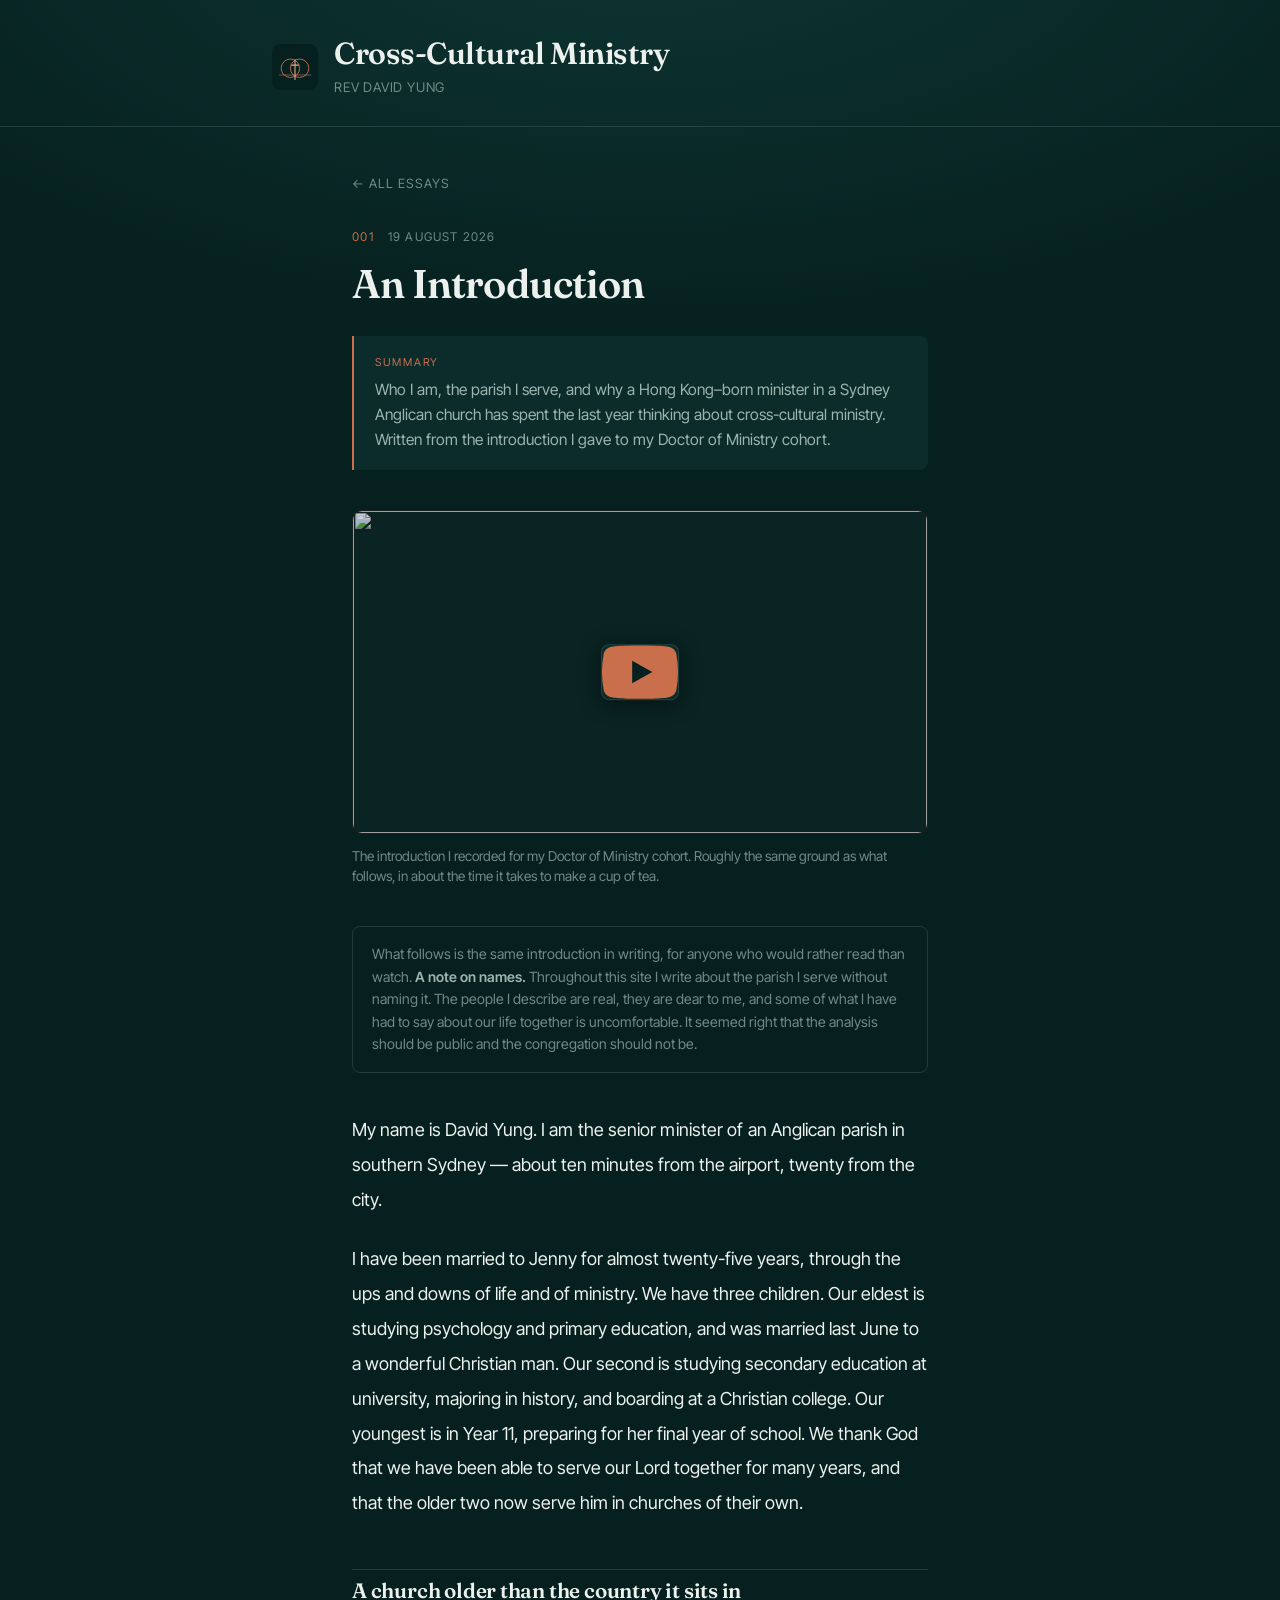
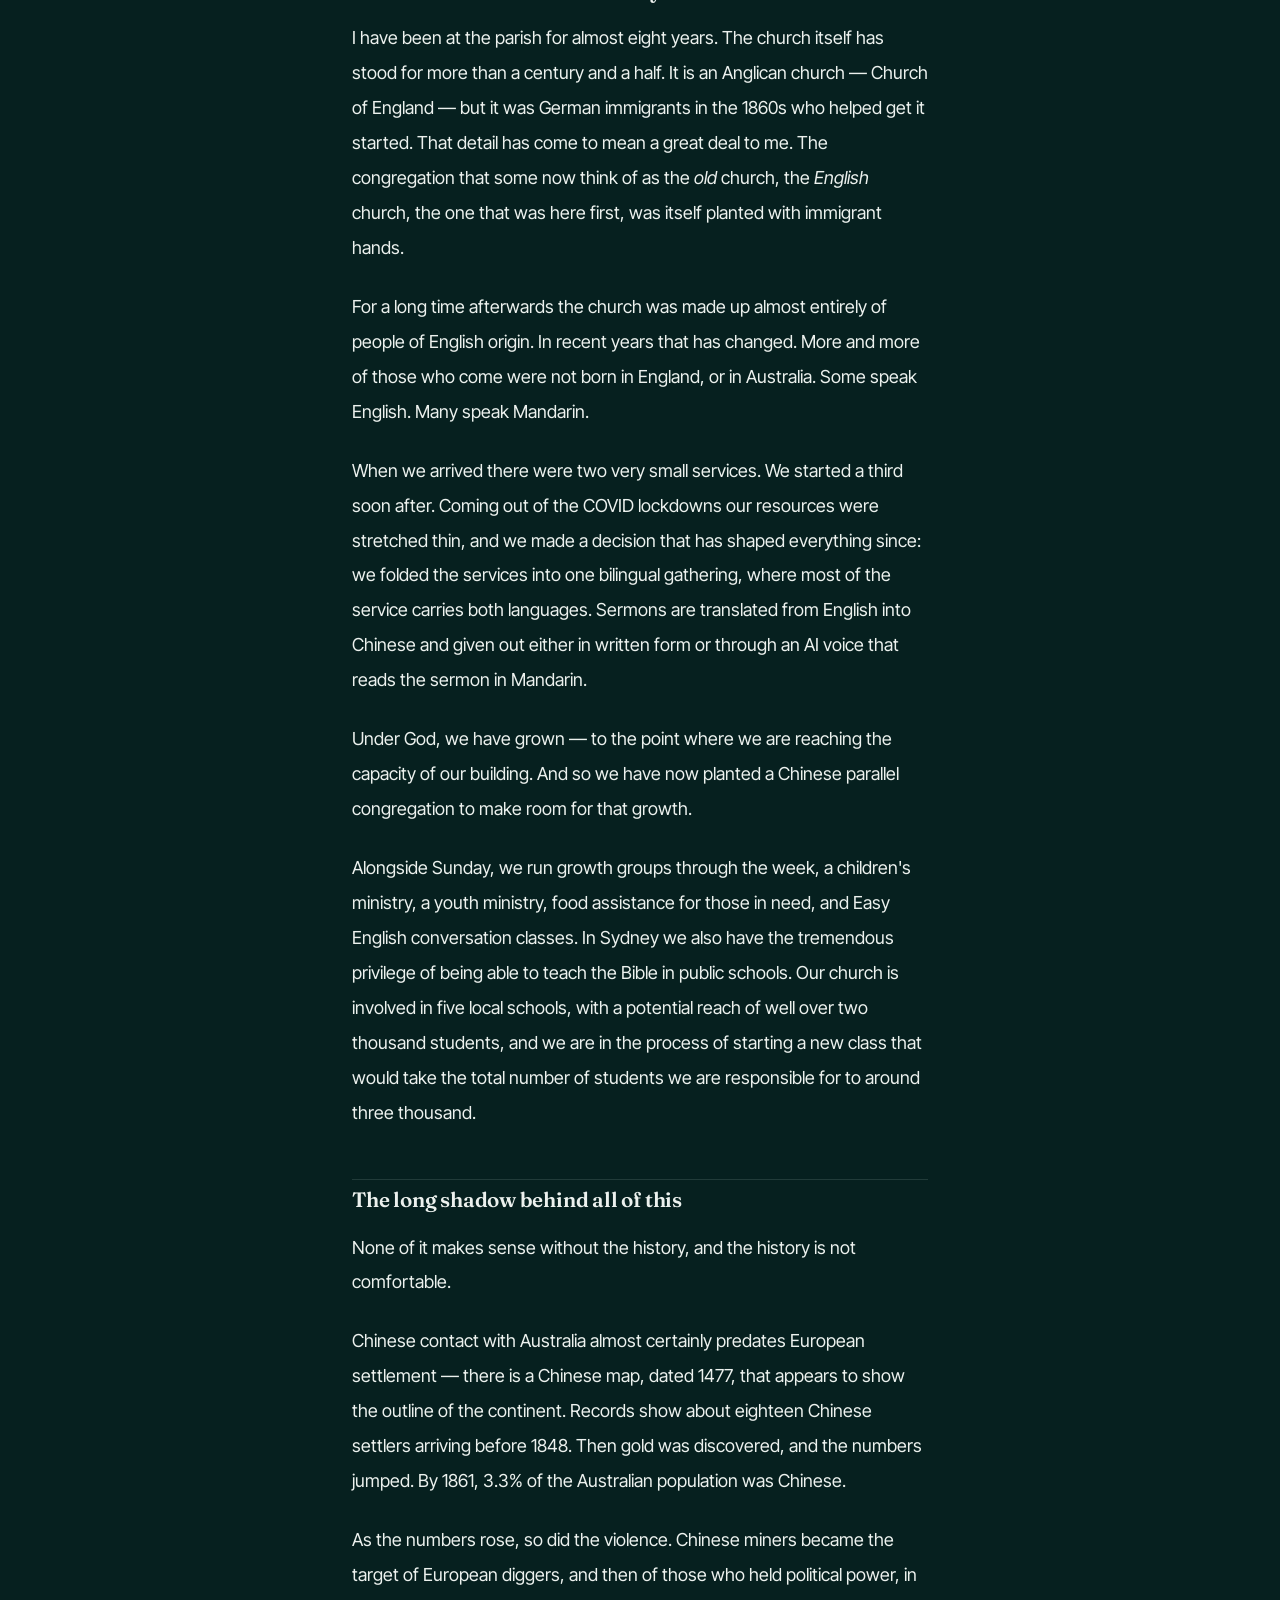
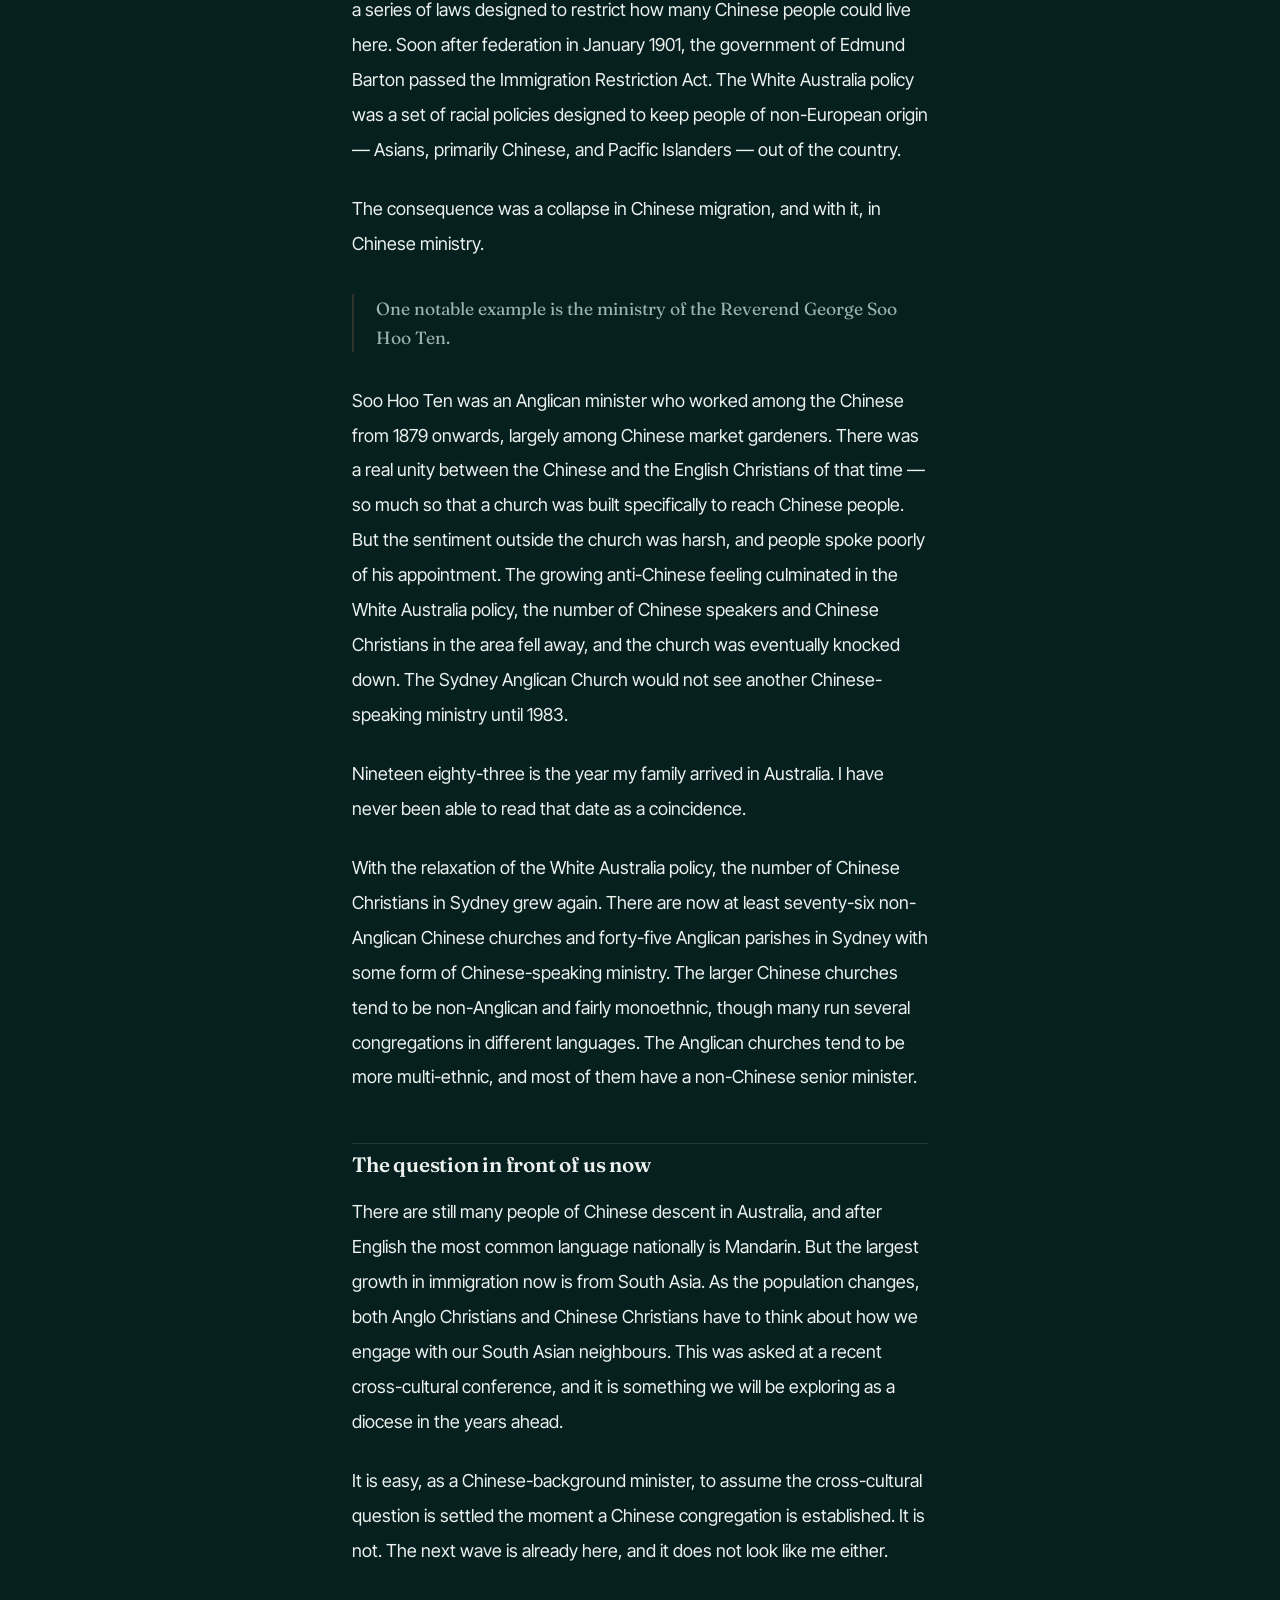
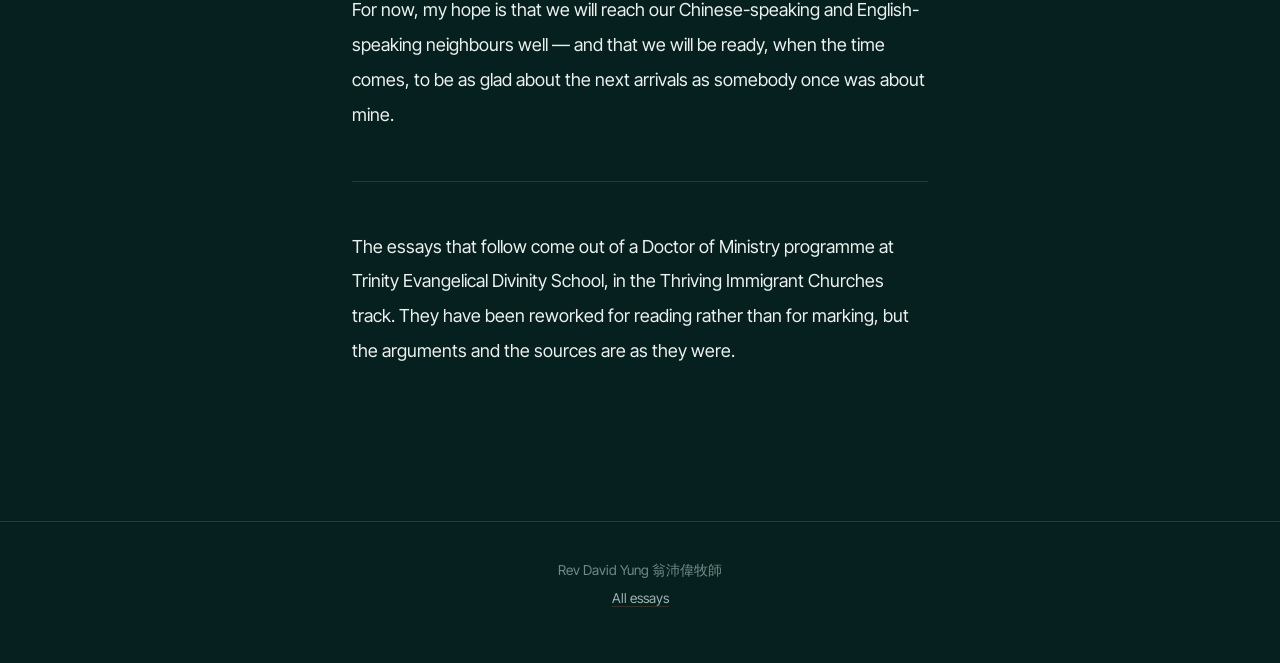
==== 001-an-introduction.html @ cae96b10 "Initial commit" ====
<!DOCTYPE html>
<html lang="en">
<head>
<meta charset="utf-8">
<meta name="viewport" content="width=device-width, initial-scale=1, viewport-fit=cover">
<title>An Introduction — Cross-Cultural Ministry</title>
<meta name="description" content="Who I am, the parish I serve, and why a Hong Kong–born minister in a Sydney Anglican church has spent the last year thinking about cross-cultural ministry.">
<meta name="theme-color" content="#06201F">
<meta property="og:title" content="An Introduction">
<meta property="og:description" content="Who I am, the parish I serve, and why a Hong Kong–born minister in a Sydney Anglican church has spent the last year thinking about cross-cultural ministry.">
<meta property="og:type" content="article">
<meta property="og:url" content="https://yungs.au/001-an-introduction.html">
<meta property="og:image" content="https://yungs.au/icons/icon-512.png">
<meta property="article:published_time" content="2026-08-19">
<link rel="canonical" href="https://yungs.au/001-an-introduction.html">
<link rel="icon" href="favicon.ico" sizes="any">
<link rel="icon" type="image/png" href="icons/icon-192.png">
<link rel="apple-touch-icon" href="icons/icon-180.png">
<link rel="manifest" href="manifest.webmanifest">
<meta name="apple-mobile-web-app-capable" content="yes">
<meta name="apple-mobile-web-app-status-bar-style" content="black-translucent">
<link rel="preconnect" href="https://fonts.googleapis.com">
<link rel="preconnect" href="https://fonts.gstatic.com" crossorigin>
<link href="https://fonts.googleapis.com/css2?family=Fraunces:opsz,wght@9..144,400;9..144,600&family=Inter+Tight:wght@400;500;600&display=swap" rel="stylesheet">
<link rel="stylesheet" href="style.css">
</head>
<body>

<header class="masthead">
  <div class="masthead-inner">
    <svg class="mark" viewBox="0 0 1024 1024" role="img" aria-label="Two overlapping circles with a cross standing in the overlap">
      <rect width="1024" height="1024" rx="190" fill="#06201F"/>
      <line x1="152" y1="690" x2="872" y2="690" stroke="#92705E" stroke-width="16"/>
      <circle cx="410" cy="540" r="205" fill="none" stroke="#C96F4C" stroke-width="20"/>
      <circle cx="614" cy="540" r="205" fill="none" stroke="#C96F4C" stroke-width="20"/>
      <path d="M512 352V792M438 470H586" stroke="#E8B08C" stroke-width="23" stroke-linecap="round"/>
    </svg>
    <div>
      <h1><a href="index.html" style="color:inherit;text-decoration:none">Cross-Cultural Ministry</a></h1>
      <p class="byline">Rev David Yung</p>
    </div>
  </div>
</header>

<main class="wrap narrow">

  <a class="backlink" href="index.html">&larr; All essays</a>

  <div class="essay-head">
    <div class="post-meta">
      <span class="num">001</span>
      <span>19 August 2026</span>
    </div>
    <h1>An Introduction</h1>
    <div class="summary">
      <span class="label">Summary</span>
      Who I am, the parish I serve, and why a Hong Kong–born minister in a Sydney Anglican church has spent the last year thinking about cross-cultural ministry. Written from the introduction I gave to my Doctor of Ministry cohort.
    </div>
  </div>

  <article class="essay">
  <figure class="ytwrap">
    <div class="yt" data-id="D-qSe4Qr5z0">
      <button type="button" class="yt-cover" aria-label="Play the video">
        <img src="https://i.ytimg.com/vi/D-qSe4Qr5z0/hqdefault.jpg" alt="" loading="lazy" decoding="async">
        <span class="yt-play" aria-hidden="true">
          <svg viewBox="0 0 68 48"><path d="M66.5 7.7a8.6 8.6 0 0 0-6-6C55.2 0 34 0 34 0S12.8 0 7.5 1.7a8.6 8.6 0 0 0-6 6A90 90 0 0 0 0 24a90 90 0 0 0 1.5 16.3 8.6 8.6 0 0 0 6 6C12.8 48 34 48 34 48s21.2 0 26.5-1.7a8.6 8.6 0 0 0 6-6A90 90 0 0 0 68 24a90 90 0 0 0-1.5-16.3z" fill="#C96F4C"/><path d="M27 34l18-10-18-10z" fill="#06201F"/></svg>
        </span>
      </button>
    </div>
    <noscript>
      <p><a href="https://www.youtube.com/watch?v=D-qSe4Qr5z0">Watch the video on YouTube</a></p>
    </noscript>
    <figcaption>The introduction I recorded for my Doctor of Ministry cohort. Roughly the same ground as what follows, in about the time it takes to make a cup of tea.</figcaption>
  </figure>
  <script>
  (function () {
    var box = document.currentScript.previousElementSibling.querySelector(".yt");
    box.querySelector(".yt-cover").addEventListener("click", function () {
      var f = document.createElement("iframe");
      f.src = "https://www.youtube-nocookie.com/embed/" + box.dataset.id +
              "?autoplay=1&rel=0&modestbranding=1";
      f.title = "Video";
      f.allow = "accelerometer; autoplay; encrypted-media; gyroscope; picture-in-picture";
      f.allowFullscreen = true;
      f.setAttribute("frameborder", "0");
      box.replaceChildren(f);
    });
  })();
  </script>

  <div class="note">What follows is the same introduction in writing, for anyone who would rather read than watch. <strong>A note on names.</strong> Throughout this site I write about the parish I serve without naming it. The people I describe are real, they are dear to me, and some of what I have had to say about our life together is uncomfortable. It seemed right that the analysis should be public and the congregation should not be.</div>

  <p>My name is David Yung. I am the senior minister of an Anglican parish in southern Sydney — about ten minutes from the airport, twenty from the city.</p>

  <p>I have been married to Jenny for almost twenty-five years, through the ups and downs of life and of ministry. We have three children. Our eldest is studying psychology and primary education, and was married last June to a wonderful Christian man. Our second is studying secondary education at university, majoring in history, and boarding at a Christian college. Our youngest is in Year 11, preparing for her final year of school. We thank God that we have been able to serve our Lord together for many years, and that the older two now serve him in churches of their own.</p>

  <h2>A church older than the country it sits in</h2>

  <p>I have been at the parish for almost eight years. The church itself has stood for more than a century and a half. It is an Anglican church — Church of England — but it was German immigrants in the 1860s who helped get it started. That detail has come to mean a great deal to me. The congregation that some now think of as the <em>old</em> church, the <em>English</em> church, the one that was here first, was itself planted with immigrant hands.</p>

  <p>For a long time afterwards the church was made up almost entirely of people of English origin. In recent years that has changed. More and more of those who come were not born in England, or in Australia. Some speak English. Many speak Mandarin.</p>

  <p>When we arrived there were two very small services. We started a third soon after. Coming out of the COVID lockdowns our resources were stretched thin, and we made a decision that has shaped everything since: we folded the services into one bilingual gathering, where most of the service carries both languages. Sermons are translated from English into Chinese and given out either in written form or through an AI voice that reads the sermon in Mandarin.</p>

  <p>Under God, we have grown — to the point where we are reaching the capacity of our building. And so we have now planted a Chinese parallel congregation to make room for that growth.</p>

  <p>Alongside Sunday, we run growth groups through the week, a children&#x27;s ministry, a youth ministry, food assistance for those in need, and Easy English conversation classes. In Sydney we also have the tremendous privilege of being able to teach the Bible in public schools. Our church is involved in five local schools, with a potential reach of well over two thousand students, and we are in the process of starting a new class that would take the total number of students we are responsible for to around three thousand.</p>

  <h2>The long shadow behind all of this</h2>

  <p>None of it makes sense without the history, and the history is not comfortable.</p>

  <p>Chinese contact with Australia almost certainly predates European settlement — there is a Chinese map, dated 1477, that appears to show the outline of the continent. Records show about eighteen Chinese settlers arriving before 1848. Then gold was discovered, and the numbers jumped. By 1861, 3.3% of the Australian population was Chinese.</p>

  <p>As the numbers rose, so did the violence. Chinese miners became the target of European diggers, and then of those who held political power, in a series of laws designed to restrict how many Chinese people could live here. Soon after federation in January 1901, the government of Edmund Barton passed the Immigration Restriction Act. The White Australia policy was a set of racial policies designed to keep people of non-European origin — Asians, primarily Chinese, and Pacific Islanders — out of the country.</p>

  <p>The consequence was a collapse in Chinese migration, and with it, in Chinese ministry.</p>

  <blockquote>
    <p>One notable example is the ministry of the Reverend George Soo Hoo Ten.</p>
  </blockquote>

  <p>Soo Hoo Ten was an Anglican minister who worked among the Chinese from 1879 onwards, largely among Chinese market gardeners. There was a real unity between the Chinese and the English Christians of that time — so much so that a church was built specifically to reach Chinese people. But the sentiment outside the church was harsh, and people spoke poorly of his appointment. The growing anti-Chinese feeling culminated in the White Australia policy, the number of Chinese speakers and Chinese Christians in the area fell away, and the church was eventually knocked down. The Sydney Anglican Church would not see another Chinese-speaking ministry until 1983.</p>

  <p>Nineteen eighty-three is the year my family arrived in Australia. I have never been able to read that date as a coincidence.</p>

  <p>With the relaxation of the White Australia policy, the number of Chinese Christians in Sydney grew again. There are now at least seventy-six non-Anglican Chinese churches and forty-five Anglican parishes in Sydney with some form of Chinese-speaking ministry. The larger Chinese churches tend to be non-Anglican and fairly monoethnic, though many run several congregations in different languages. The Anglican churches tend to be more multi-ethnic, and most of them have a non-Chinese senior minister.</p>

  <h2>The question in front of us now</h2>

  <p>There are still many people of Chinese descent in Australia, and after English the most common language nationally is Mandarin. But the largest growth in immigration now is from South Asia. As the population changes, both Anglo Christians and Chinese Christians have to think about how we engage with our South Asian neighbours. This was asked at a recent cross-cultural conference, and it is something we will be exploring as a diocese in the years ahead.</p>

  <p>It is easy, as a Chinese-background minister, to assume the cross-cultural question is settled the moment a Chinese congregation is established. It is not. The next wave is already here, and it does not look like me either.</p>

  <p>For now, my hope is that we will reach our Chinese-speaking and English-speaking neighbours well — and that we will be ready, when the time comes, to be as glad about the next arrivals as somebody once was about mine.</p>

  <hr>

  <p>The essays that follow come out of a Doctor of Ministry programme at Trinity Evangelical Divinity School, in the Thriving Immigrant Churches track. They have been reworked for reading rather than for marking, but the arguments and the sources are as they were.</p>
  </article>

</main>

<footer class="footer">
  <div class="footer-inner">
    <p>Rev David Yung 翁沛偉牧師</p>
    <p><a href="index.html">All essays</a></p>
  </div>
</footer>

</body>
</html>
---- style.css ----
/* ---------------------------------------------------------------
   Cross-Cultural Ministry — yungs.au
   Rev David Yung 翁沛偉牧師
   Shared stylesheet. Every page links to this one file, so a change
   here changes the whole site.
   --------------------------------------------------------------- */

:root {
  /* Ground — deep teal ink */
  --ink:         #06201F;
  --ink-raised:  #0B2C2B;
  --ink-edge:    #14403D;

  /* Accent — terracotta */
  --clay:        #C96F4C;
  --clay-soft:   #E0906C;
  --clay-dim:    rgba(201, 111, 76, 0.22);

  /* Type */
  --text:        #ECF1EE;
  --text-muted:  #9DB4AF;
  --text-faint:  #6F8B87;

  --rule:        rgba(157, 180, 175, 0.18);

  --display: "Fraunces", Georgia, "Songti SC", "Noto Serif SC", serif;
  --body:    "Inter Tight", -apple-system, BlinkMacSystemFont, "Segoe UI",
             "PingFang SC", "Noto Sans SC", "Microsoft YaHei", sans-serif;

  --measure: 36rem;   /* essay measure — narrow, for long reading */
  --pad:     1.5rem;
}

*, *::before, *::after { box-sizing: border-box; }

html { -webkit-text-size-adjust: 100%; }

body {
  margin: 0;
  background: var(--ink);
  background-image:
    radial-gradient(120% 80% at 50% -10%, #0E3634 0%, rgba(6,32,31,0) 60%);
  background-attachment: fixed;
  color: var(--text);
  font-family: var(--body);
  font-size: 18px;
  line-height: 1.7;
  -webkit-font-smoothing: antialiased;
  text-rendering: optimizeLegibility;
}

a { color: var(--clay-soft); text-decoration-color: var(--clay-dim); text-underline-offset: 3px; }
a:hover { color: var(--clay); }

/* ---------------------------------------------------------- masthead */

.masthead {
  border-bottom: 1px solid var(--rule);
  padding: 2.25rem var(--pad) 1.75rem;
}
.masthead-inner {
  max-width: 46rem;
  margin: 0 auto;
  display: flex;
  align-items: center;
  gap: 1rem;
}
.mark { width: 46px; height: 46px; flex: 0 0 auto; display: block; }
.masthead h1 {
  font-family: var(--display);
  font-weight: 600;
  font-size: clamp(1.35rem, 1.05rem + 1.3vw, 1.9rem);
  line-height: 1.15;
  letter-spacing: -0.015em;
  margin: 0;
}
.masthead .byline {
  margin: 0.3rem 0 0;
  font-size: 0.83rem;
  letter-spacing: 0.06em;
  text-transform: uppercase;
  color: var(--text-faint);
}
.masthead .byline.cjk { text-transform: none; letter-spacing: 0.08em; }

.langswitch {
  margin-left: auto;
  font-size: 0.8rem;
  letter-spacing: 0.05em;
  color: var(--text-faint);
  text-decoration: none;
  border: 1px solid var(--rule);
  border-radius: 999px;
  padding: 0.3rem 0.8rem;
  white-space: nowrap;
  align-self: flex-start;
}
.langswitch:hover { color: var(--clay-soft); border-color: var(--clay-dim); }

/* ------------------------------------------------------------- shell */

.wrap { max-width: 46rem; margin: 0 auto; padding: 2.5rem var(--pad) 4rem; }
.wrap.narrow { max-width: calc(var(--measure) + 2 * var(--pad)); }

.standfirst {
  font-family: var(--display);
  font-size: 1.08rem;
  line-height: 1.6;
  color: var(--text-muted);
  margin: 0 0 2.5rem;
  max-width: 32rem;
}

/* -------------------------------------------------------- post list */

.posts { list-style: none; margin: 0; padding: 0; }

.posts li { border-top: 1px solid var(--rule); }
.posts li:last-child { border-bottom: 1px solid var(--rule); }

.posts a {
  display: block;
  padding: 1.5rem 0;
  text-decoration: none;
  color: inherit;
}
.posts a:hover .post-title { color: var(--clay-soft); }

.post-meta {
  font-size: 0.75rem;
  letter-spacing: 0.1em;
  text-transform: uppercase;
  color: var(--text-faint);
  display: flex;
  gap: 0.7rem;
  align-items: baseline;
  flex-wrap: wrap;
}
.post-meta .num { color: var(--clay); font-variant-numeric: tabular-nums; }
.post-meta.cjk { text-transform: none; letter-spacing: 0.06em; }

.post-title {
  font-family: var(--display);
  font-weight: 600;
  font-size: 1.28rem;
  line-height: 1.3;
  letter-spacing: -0.01em;
  margin: 0.45rem 0 0.4rem;
  transition: color 0.15s ease;
}
.post-blurb { margin: 0; color: var(--text-muted); font-size: 0.95rem; line-height: 1.55; }

.empty {
  border: 1px dashed var(--rule);
  border-radius: 10px;
  padding: 2rem;
  color: var(--text-faint);
  text-align: center;
}

/* ------------------------------------------------------------ essay */

.essay-head { margin: 0 0 2.5rem; }
.essay-head .post-meta { margin-bottom: 0.8rem; }
.essay-head h1 {
  font-family: var(--display);
  font-weight: 600;
  font-size: clamp(1.75rem, 1.3rem + 2vw, 2.5rem);
  line-height: 1.18;
  letter-spacing: -0.02em;
  margin: 0;
}

.summary {
  border-left: 2px solid var(--clay);
  background: var(--ink-raised);
  border-radius: 0 8px 8px 0;
  padding: 1.1rem 1.3rem;
  margin: 1.8rem 0 0;
  color: var(--text-muted);
  font-size: 0.97rem;
  line-height: 1.6;
}
.summary .label {
  display: block;
  font-size: 0.68rem;
  letter-spacing: 0.16em;
  text-transform: uppercase;
  color: var(--clay);
  margin-bottom: 0.45rem;
}
.summary .label.cjk { text-transform: none; letter-spacing: 0.12em; }

.essay {
  font-size: 1.12rem;
  line-height: 1.95;             /* looser than the study sheets */
  max-width: var(--measure);
}
.essay p { margin: 0 0 1.5rem; }
.essay > p:first-of-type::first-line { letter-spacing: 0.005em; }

.essay h2 {
  font-family: var(--display);
  font-weight: 600;
  font-size: 1.3rem;
  line-height: 1.3;
  letter-spacing: -0.01em;
  margin: 3rem 0 1.1rem;
  padding-top: 0.4rem;
  border-top: 1px solid var(--rule);
  color: var(--text);
}
.essay h3 {
  font-family: var(--body);
  font-weight: 600;
  font-size: 0.8rem;
  letter-spacing: 0.13em;
  text-transform: uppercase;
  color: var(--clay);
  margin: 2.2rem 0 0.8rem;
}
.essay h3.cjk { text-transform: none; letter-spacing: 0.1em; font-size: 0.95rem; }

.essay blockquote {
  margin: 2rem 0;
  padding: 0 0 0 1.4rem;
  border-left: 2px solid var(--clay-dim);
  font-family: var(--display);
  font-size: 1.1rem;
  line-height: 1.65;
  color: var(--text-muted);
}
.essay blockquote p:last-child { margin-bottom: 0; }

.essay ul, .essay ol { margin: 0 0 1.5rem; padding-left: 1.3rem; }
.essay li { margin-bottom: 0.6rem; }
.essay li::marker { color: var(--clay); }

.essay strong { color: #FFF; font-weight: 600; }
.essay em { font-style: italic; }

.essay hr { border: 0; border-top: 1px solid var(--rule); margin: 3rem 0; }

.essay table {
  width: 100%;
  border-collapse: collapse;
  margin: 0 0 1.8rem;
  font-size: 0.95rem;
}
.essay th, .essay td {
  border: 1px solid var(--rule);
  padding: 0.6rem 0.75rem;
  text-align: left;
  vertical-align: top;
}
.essay th { background: var(--ink-raised); font-weight: 600; }

/* ----------------------------------------------------------- footer */

.footer {
  border-top: 1px solid var(--rule);
  margin-top: 4rem;
  padding: 2rem var(--pad) 3rem;
  color: var(--text-faint);
  font-size: 0.85rem;
  text-align: center;
}
.footer-inner { max-width: 46rem; margin: 0 auto; }
.footer p { margin: 0.3rem 0; }
.footer a { color: var(--text-muted); }

.backlink {
  display: inline-block;
  margin-bottom: 2rem;
  font-size: 0.8rem;
  letter-spacing: 0.08em;
  text-transform: uppercase;
  text-decoration: none;
  color: var(--text-faint);
}
.backlink:hover { color: var(--clay-soft); }
.backlink.cjk { text-transform: none; letter-spacing: 0.06em; }

/* Chinese text wants a little more room between lines */
html[lang^="zh"] body { line-height: 1.8; }
html[lang^="zh"] .essay { line-height: 2.0; font-size: 1.05rem; }

@media (max-width: 480px) {
  body { font-size: 16px; }
  .masthead { padding-top: 1.75rem; }
  .mark { width: 38px; height: 38px; }
}

@media print {
  body { background: #fff; color: #000; }
  .masthead, .footer, .backlink, .langswitch { display: none; }
  .essay { max-width: none; }
}

/* ----------------------------------------------------------- figures */

.essay figure {
  margin: 2.5rem 0;
  padding: 0;
}
.essay figure img,
.essay figure svg {
  display: block;
  width: 100%;
  height: auto;
  border: 1px solid var(--rule);
  border-radius: 8px;
  background: var(--ink-raised);
}
.essay figcaption {
  margin-top: 0.7rem;
  font-size: 0.85rem;
  line-height: 1.5;
  color: var(--text-faint);
}
.essay figcaption .fig-label {
  color: var(--clay);
  letter-spacing: 0.08em;
  text-transform: uppercase;
  font-size: 0.72rem;
  margin-right: 0.5rem;
}

/* Figures may run wider than the reading measure */
.essay figure.wide {
  width: min(46rem, calc(100vw - 2 * var(--pad)));
  margin-left: calc((var(--measure) - min(46rem, 100vw - 2 * var(--pad))) / 2);
}
@media (max-width: 46rem) {
  .essay figure.wide { width: 100%; margin-left: 0; }
}

/* ----------------------------------------------------------- sources */

.essay h2.sources-head { font-size: 1.05rem; }

.essay .sources {
  list-style: none;
  padding: 0;
  margin: 0 0 1.5rem;
  font-size: 0.92rem;
  line-height: 1.6;
  color: var(--text-muted);
}
.essay .sources li {
  padding-left: 1.4rem;
  text-indent: -1.4rem;   /* hanging indent, as a reference list wants */
  margin-bottom: 0.8rem;
}
.essay .sources li::marker { content: ""; }

/* ------------------------------------------------------------- video */

.videoslot {
  margin: 0 0 2.5rem;
  border: 1px solid var(--rule);
  border-radius: 10px;
  overflow: hidden;
  background: var(--ink-raised);
}
.videoslot video { display: block; width: 100%; height: auto; background: #000; }
.videoslot .placeholder {
  padding: 3rem 1.5rem;
  text-align: center;
  color: var(--text-faint);
  font-size: 0.9rem;
  line-height: 1.6;
}
.videoslot .placeholder svg { width: 54px; height: 54px; margin-bottom: 1rem; opacity: 0.75; }
.videoslot .placeholder code {
  color: var(--clay-soft);
  font-size: 0.85em;
  background: rgba(201, 111, 76, 0.10);
  padding: 0.15em 0.4em;
  border-radius: 4px;
}

/* ------------------------------------------------------- editor note */

.note {
  border: 1px solid var(--rule);
  border-radius: 8px;
  padding: 1rem 1.2rem;
  margin: 0 0 2.5rem;
  font-size: 0.88rem;
  line-height: 1.6;
  color: var(--text-faint);
}
.note strong { color: var(--text-muted); }

/* --------------------------------------------------- embedded video */

.essay figure.ytwrap { margin: 0 0 2.5rem; }

.yt {
  position: relative;
  aspect-ratio: 16 / 9;
  border: 1px solid var(--rule);
  border-radius: 10px;
  overflow: hidden;
  background: #000;
}
.essay .yt iframe,
.yt iframe { position: absolute; inset: 0; width: 100%; height: 100%; border: 0; }

.yt-cover {
  display: block;
  width: 100%;
  height: 100%;
  padding: 0;
  border: 0;
  background: none;
  cursor: pointer;
  position: relative;
}
.essay .yt-cover img,
.yt-cover img {
  width: 100%;
  height: 100%;
  /* the 4:3 thumbnail is cropped to 16:9, which removes YouTube's bars */
  object-fit: cover;
  display: block;
  border: 0;
  border-radius: 0;
  opacity: 0.82;
  transition: opacity 0.2s ease, transform 0.4s ease;
}
.essay .yt-cover:hover img,
.essay .yt-cover:focus-visible img,
.yt-cover:hover img,
.yt-cover:focus-visible img { opacity: 1; transform: scale(1.015); }

.yt-play {
  position: absolute;
  top: 50%; left: 50%;
  transform: translate(-50%, -50%);
  width: 78px;
  pointer-events: none;
}
.yt-play svg { width: 100%; height: auto; display: block; filter: drop-shadow(0 3px 10px rgba(0,0,0,.5)); }
.yt-cover:hover .yt-play svg { filter: drop-shadow(0 3px 14px rgba(0,0,0,.7)); }
.yt-cover:focus-visible { outline: 2px solid var(--clay-soft); outline-offset: 3px; }
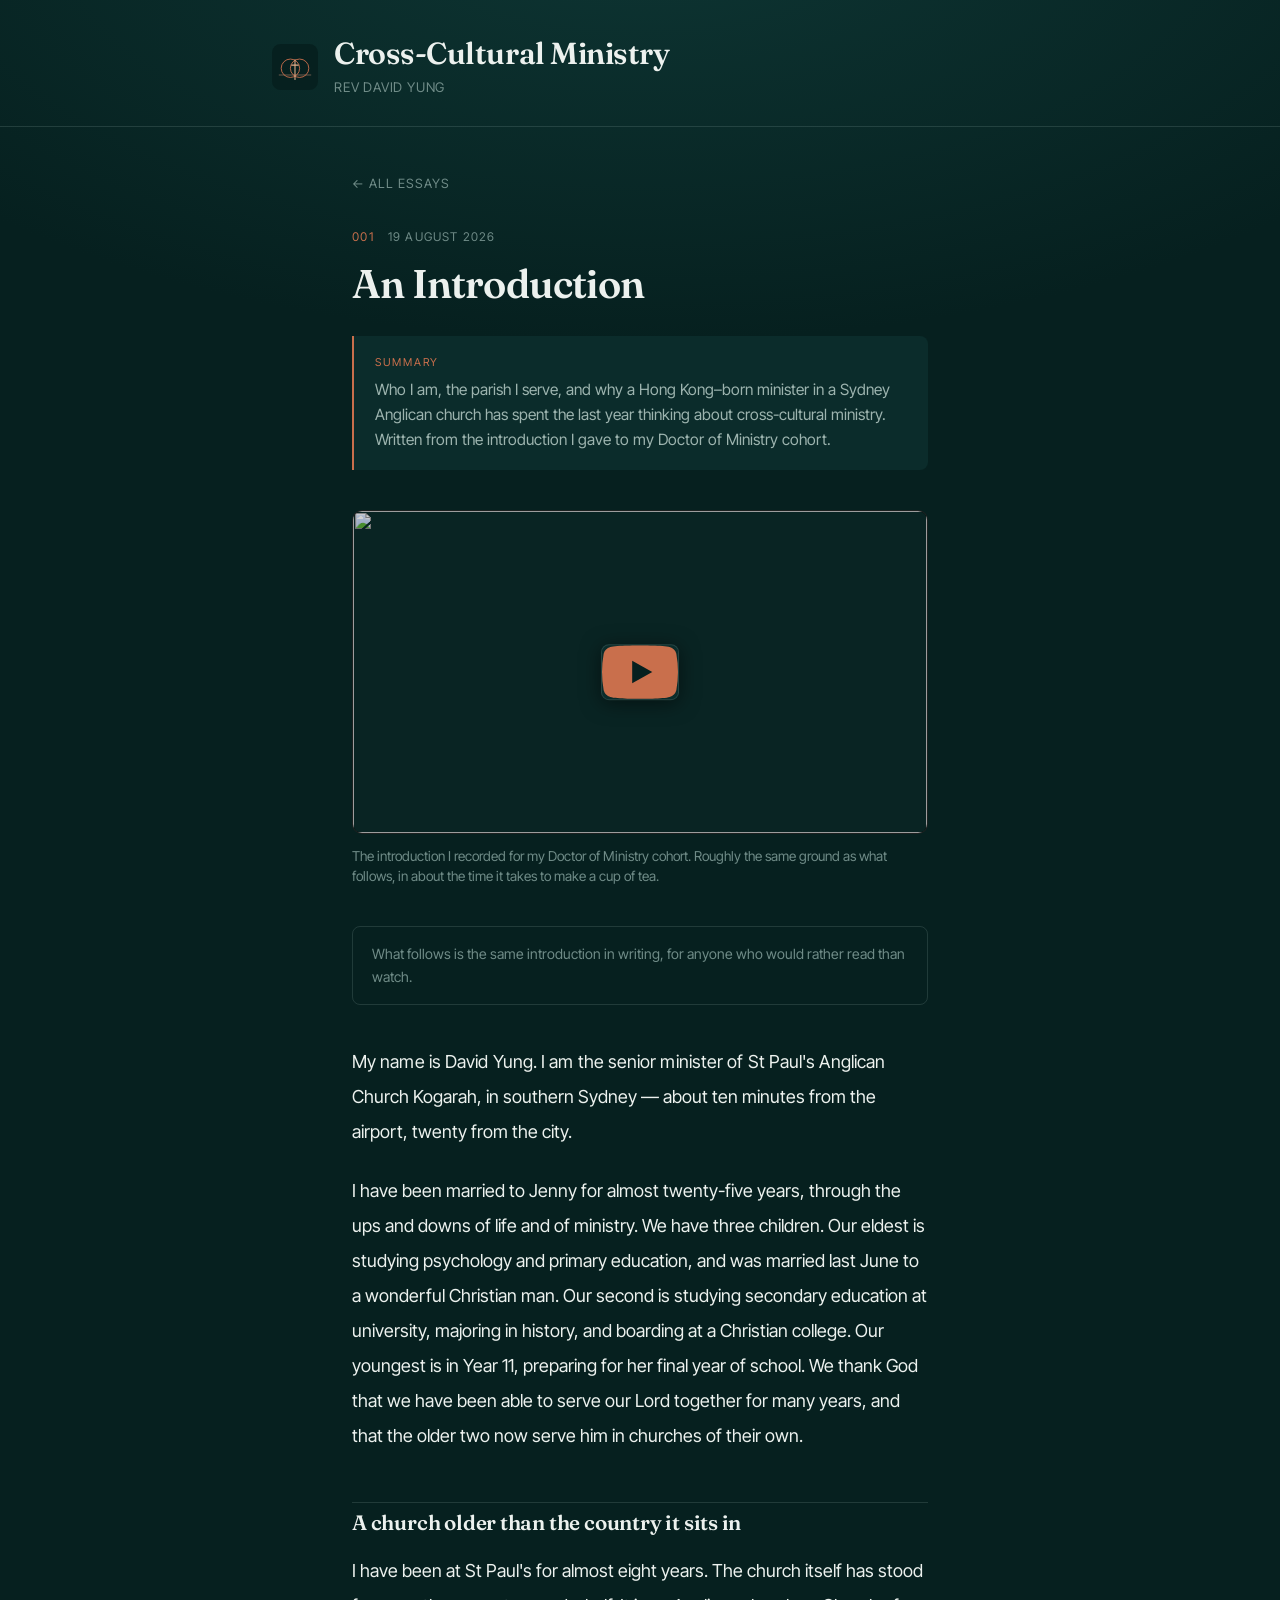
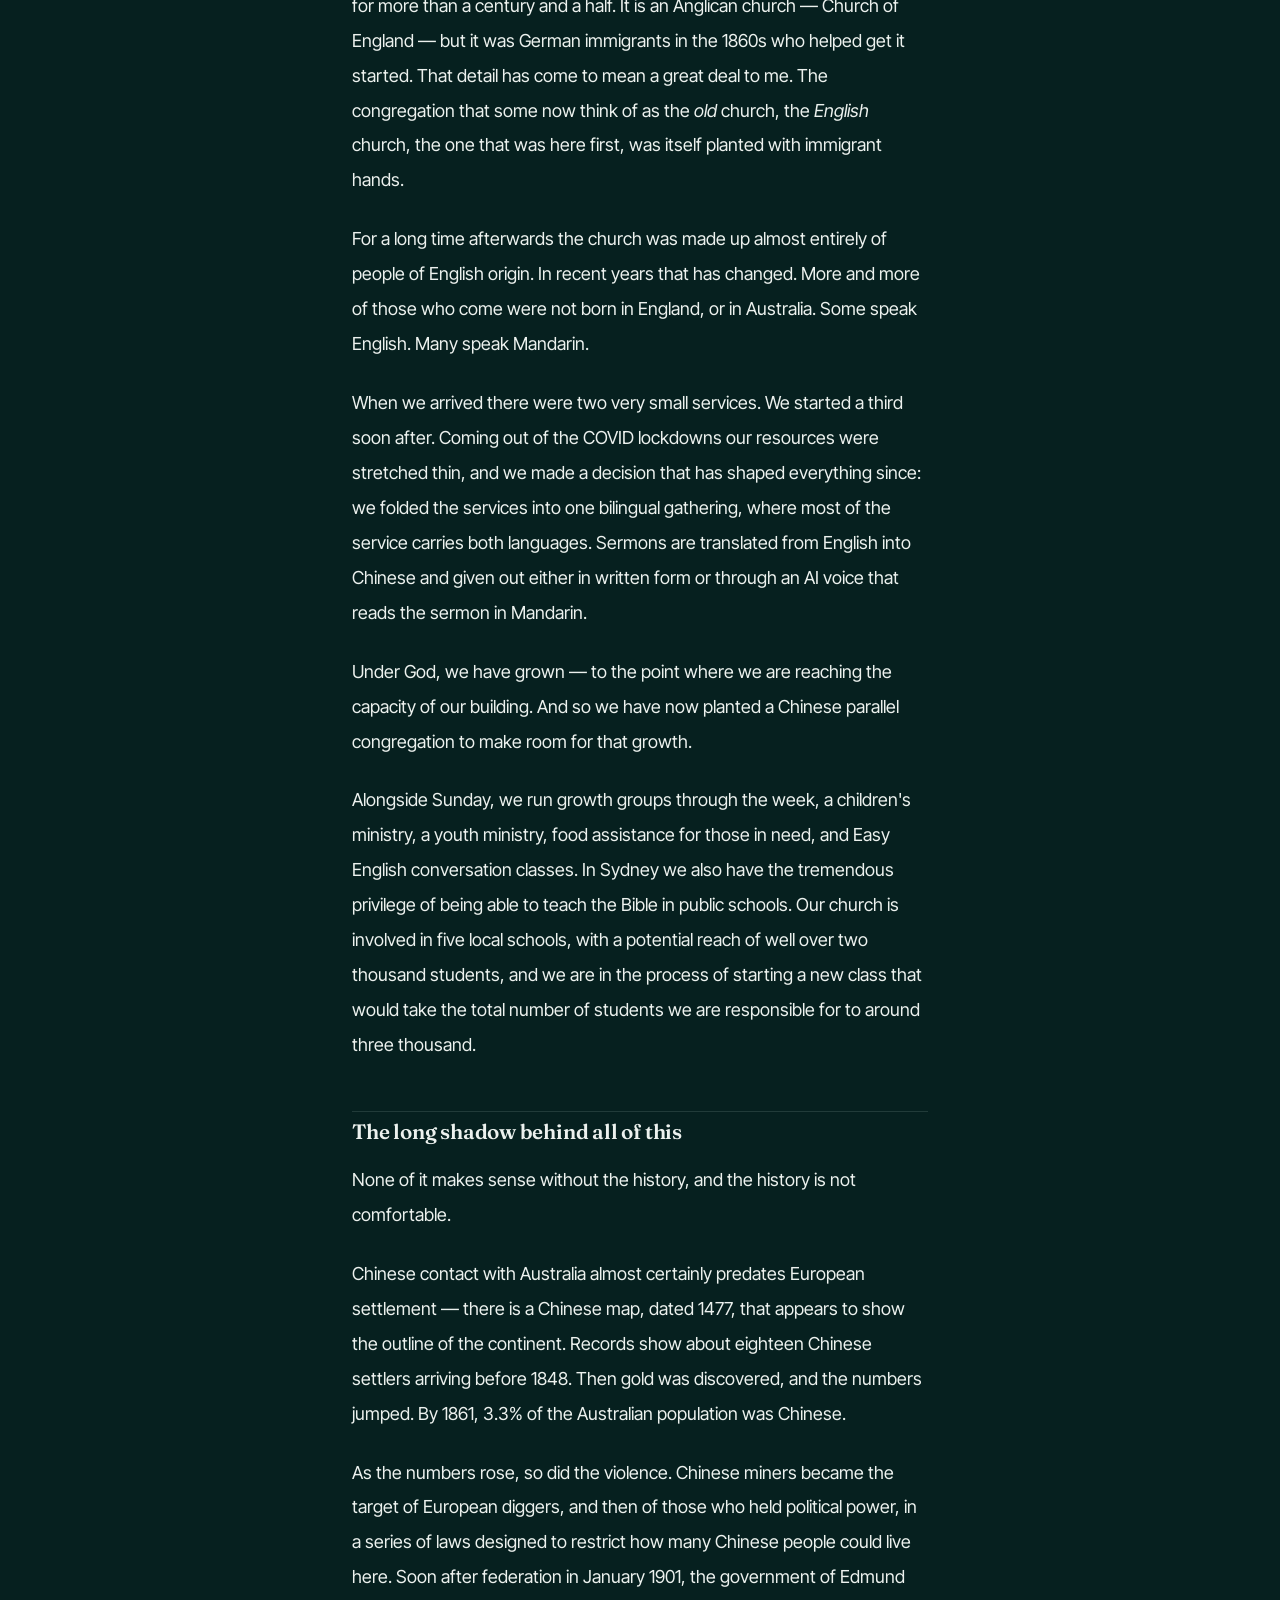
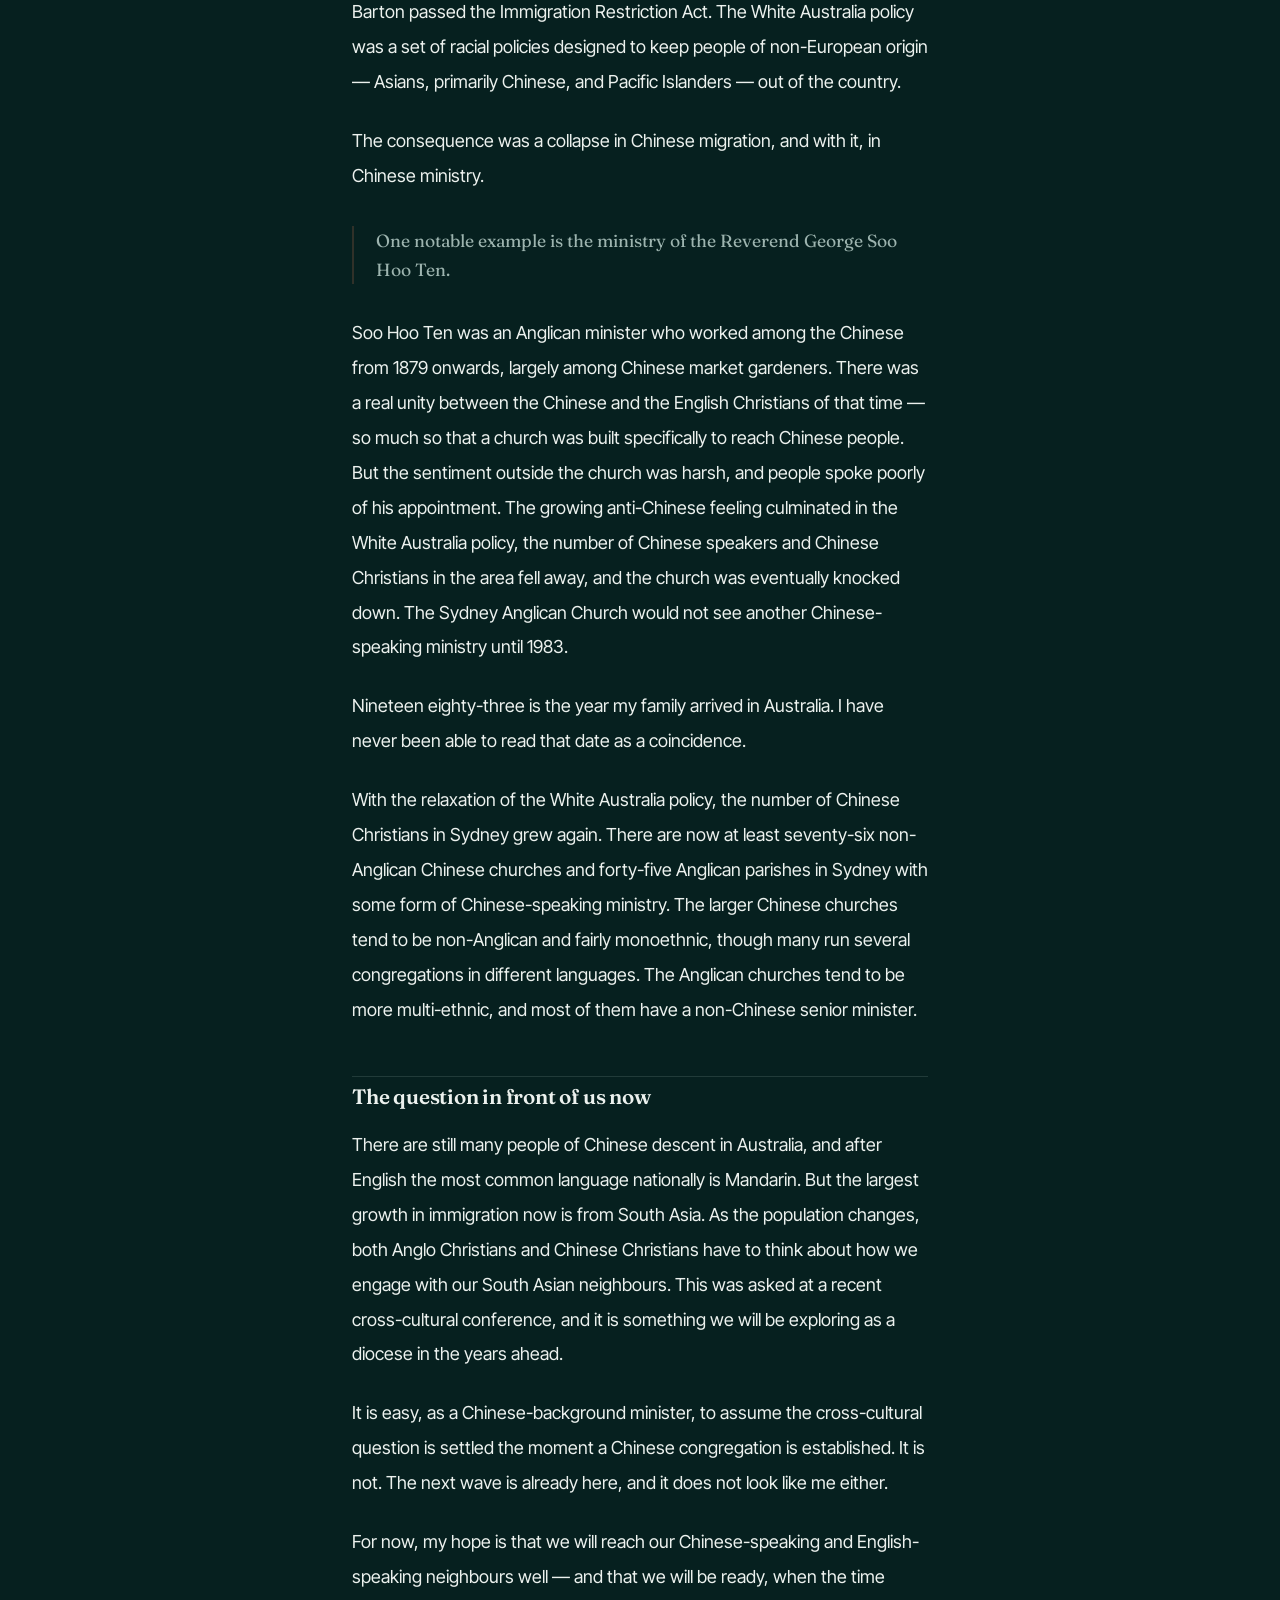
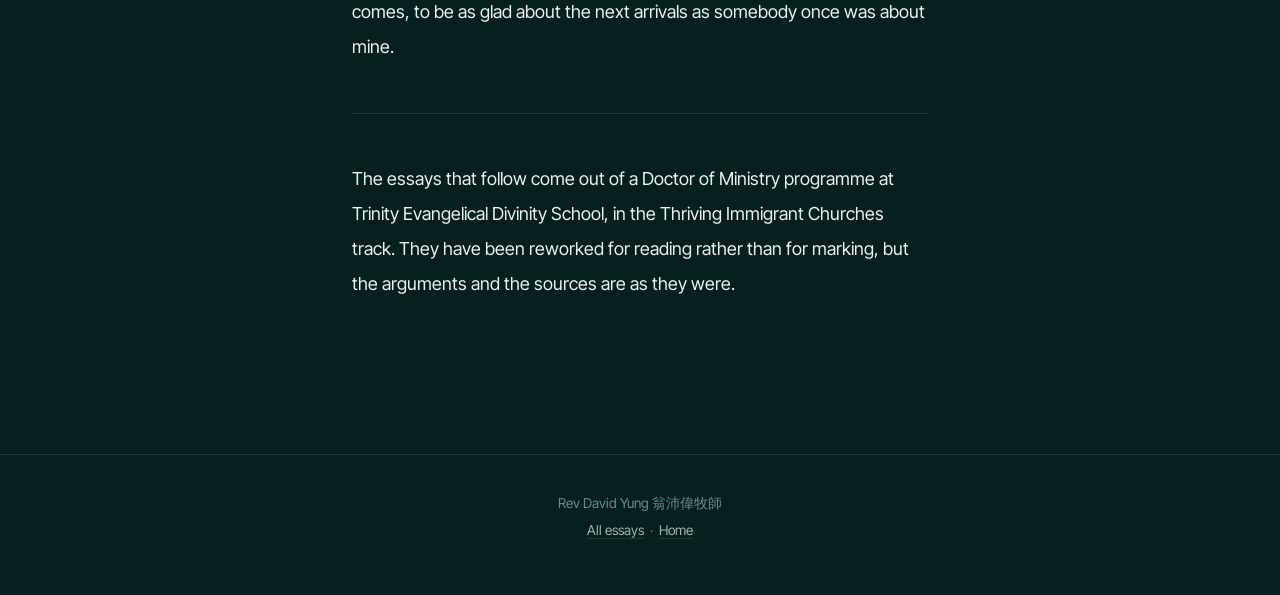
==== commit 243e7390: "Update to yungs.au setting" ====
--- a/001-an-introduction.html
+++ b/001-an-introduction.html
@@ -44,7 +44,7 @@
 
 <main class="wrap narrow">
 
-  <a class="backlink" href="index.html">&larr; All essays</a>
+  <a class="backlink" href="essays.html">&larr; All essays</a>
 
   <div class="essay-head">
     <div class="post-meta">
@@ -89,15 +89,15 @@
   })();
   </script>
 
-  <div class="note">What follows is the same introduction in writing, for anyone who would rather read than watch. <strong>A note on names.</strong> Throughout this site I write about the parish I serve without naming it. The people I describe are real, they are dear to me, and some of what I have had to say about our life together is uncomfortable. It seemed right that the analysis should be public and the congregation should not be.</div>
+  <div class="note">What follows is the same introduction in writing, for anyone who would rather read than watch.</div>
 
-  <p>My name is David Yung. I am the senior minister of an Anglican parish in southern Sydney — about ten minutes from the airport, twenty from the city.</p>
+  <p>My name is David Yung. I am the senior minister of St Paul&#x27;s Anglican Church Kogarah, in southern Sydney — about ten minutes from the airport, twenty from the city.</p>
 
   <p>I have been married to Jenny for almost twenty-five years, through the ups and downs of life and of ministry. We have three children. Our eldest is studying psychology and primary education, and was married last June to a wonderful Christian man. Our second is studying secondary education at university, majoring in history, and boarding at a Christian college. Our youngest is in Year 11, preparing for her final year of school. We thank God that we have been able to serve our Lord together for many years, and that the older two now serve him in churches of their own.</p>
 
   <h2>A church older than the country it sits in</h2>
 
-  <p>I have been at the parish for almost eight years. The church itself has stood for more than a century and a half. It is an Anglican church — Church of England — but it was German immigrants in the 1860s who helped get it started. That detail has come to mean a great deal to me. The congregation that some now think of as the <em>old</em> church, the <em>English</em> church, the one that was here first, was itself planted with immigrant hands.</p>
+  <p>I have been at St Paul&#x27;s for almost eight years. The church itself has stood for more than a century and a half. It is an Anglican church — Church of England — but it was German immigrants in the 1860s who helped get it started. That detail has come to mean a great deal to me. The congregation that some now think of as the <em>old</em> church, the <em>English</em> church, the one that was here first, was itself planted with immigrant hands.</p>
 
   <p>For a long time afterwards the church was made up almost entirely of people of English origin. In recent years that has changed. More and more of those who come were not born in England, or in Australia. Some speak English. Many speak Mandarin.</p>
 
@@ -145,7 +145,7 @@
 <footer class="footer">
   <div class="footer-inner">
     <p>Rev David Yung 翁沛偉牧師</p>
-    <p><a href="index.html">All essays</a></p>
+    <p><a href="essays.html">All essays</a> &nbsp;·&nbsp; <a href="index.html">Home</a></p>
   </div>
 </footer>
 
--- a/style.css
+++ b/style.css
@@ -445,3 +445,154 @@
 .yt-play svg { width: 100%; height: auto; display: block; filter: drop-shadow(0 3px 10px rgba(0,0,0,.5)); }
 .yt-cover:hover .yt-play svg { filter: drop-shadow(0 3px 14px rgba(0,0,0,.7)); }
 .yt-cover:focus-visible { outline: 2px solid var(--clay-soft); outline-offset: 3px; }
+
+/* ============================================================== title page */
+
+.hero {
+  padding: clamp(3rem, 8vw, 6rem) var(--pad) 2rem;
+  position: relative;
+}
+.hero-inner { max-width: 46rem; margin: 0 auto; position: relative; }
+
+.hero-mark { width: 84px; height: 84px; display: block; margin-bottom: 2rem; }
+
+.hero-lang { position: absolute; top: 0.4rem; right: 0; margin-left: 0; }
+
+.hero-title {
+  font-family: var(--display);
+  font-weight: 600;
+  font-size: clamp(2.1rem, 1.4rem + 3.2vw, 3.4rem);
+  line-height: 1.08;
+  letter-spacing: -0.025em;
+  margin: 0 0 0.7rem;
+}
+.hero-byline {
+  margin: 0 0 1.8rem;
+  font-size: 0.9rem;
+  letter-spacing: 0.09em;
+  text-transform: uppercase;
+  color: var(--clay);
+}
+.hero-byline span[lang] { text-transform: none; letter-spacing: 0.1em; }
+
+.hero-standfirst {
+  font-family: var(--display);
+  font-size: clamp(1.08rem, 0.95rem + 0.5vw, 1.3rem);
+  line-height: 1.6;
+  color: var(--text-muted);
+  max-width: 32rem;
+  margin: 0 0 3.5rem;
+}
+
+/* ------------------------------------------------------------------ doors */
+
+.doors {
+  display: grid;
+  grid-template-columns: repeat(auto-fit, minmax(12.5rem, 1fr));
+  gap: 1rem;
+}
+
+.door {
+  display: flex;
+  flex-direction: column;
+  gap: 0.5rem;
+  padding: 1.6rem 1.5rem 1.5rem;
+  border: 1px solid var(--rule);
+  border-radius: 12px;
+  background: linear-gradient(180deg, rgba(11,44,43,0.55), rgba(11,44,43,0.15));
+  text-decoration: none;
+  color: inherit;
+  transition: border-color 0.18s ease, transform 0.18s ease, background 0.18s ease;
+}
+.door:hover, .door:focus-visible {
+  border-color: var(--clay-dim);
+  background: linear-gradient(180deg, rgba(20,64,61,0.7), rgba(11,44,43,0.25));
+  transform: translateY(-2px);
+}
+.door:focus-visible { outline: 2px solid var(--clay-soft); outline-offset: 3px; }
+
+.door-eyebrow {
+  font-size: 0.68rem;
+  letter-spacing: 0.16em;
+  text-transform: uppercase;
+  color: var(--clay);
+}
+.door-title {
+  font-family: var(--display);
+  font-weight: 600;
+  font-size: 1.32rem;
+  line-height: 1.2;
+  letter-spacing: -0.01em;
+}
+.door-blurb {
+  font-size: 0.92rem;
+  line-height: 1.55;
+  color: var(--text-muted);
+  flex: 1 1 auto;
+}
+.door-go {
+  margin-top: 0.5rem;
+  font-size: 0.85rem;
+  color: var(--clay-soft);
+}
+.door:hover .door-go { color: var(--clay); }
+
+/* ------------------------------------------------------------------ links */
+
+.section-title {
+  font-family: var(--display);
+  font-weight: 600;
+  font-size: 1.5rem;
+  letter-spacing: -0.015em;
+  margin: 0 0 0.6rem;
+}
+
+.links {
+  border-top: 1px solid var(--rule);
+  margin-top: 3.5rem;
+  padding: 3.5rem var(--pad) 1rem;
+  scroll-margin-top: 2rem;
+}
+.links-inner { max-width: 46rem; margin: 0 auto; }
+
+.links-intro { color: var(--text-muted); margin: 0 0 2.5rem; max-width: 30rem; }
+
+.links-group {
+  font-family: var(--body);
+  font-weight: 600;
+  font-size: 0.75rem;
+  letter-spacing: 0.16em;
+  text-transform: uppercase;
+  color: var(--clay);
+  margin: 2.5rem 0 0.5rem;
+}
+.links-group:first-of-type { margin-top: 0; }
+
+.linklist { list-style: none; margin: 0; padding: 0; }
+.linklist li { border-top: 1px solid var(--rule); padding: 1.3rem 0; }
+.linklist li:last-child { border-bottom: 1px solid var(--rule); }
+.linklist a {
+  font-family: var(--display);
+  font-size: 1.13rem;
+  font-weight: 600;
+  line-height: 1.3;
+  text-decoration: none;
+  color: var(--text);
+}
+.linklist a:hover { color: var(--clay-soft); text-decoration: underline; }
+.linklist a::after { content: " ↗"; font-size: 0.75em; color: var(--clay); }
+.linklist p {
+  margin: 0.5rem 0 0;
+  font-size: 0.94rem;
+  line-height: 1.6;
+  color: var(--text-muted);
+  max-width: 38rem;
+}
+
+/* essays page heading */
+.wrap > .section-title { margin-bottom: 0.8rem; }
+
+@media (max-width: 480px) {
+  .hero-mark { width: 66px; height: 66px; }
+  .doors { grid-template-columns: 1fr; }
+}
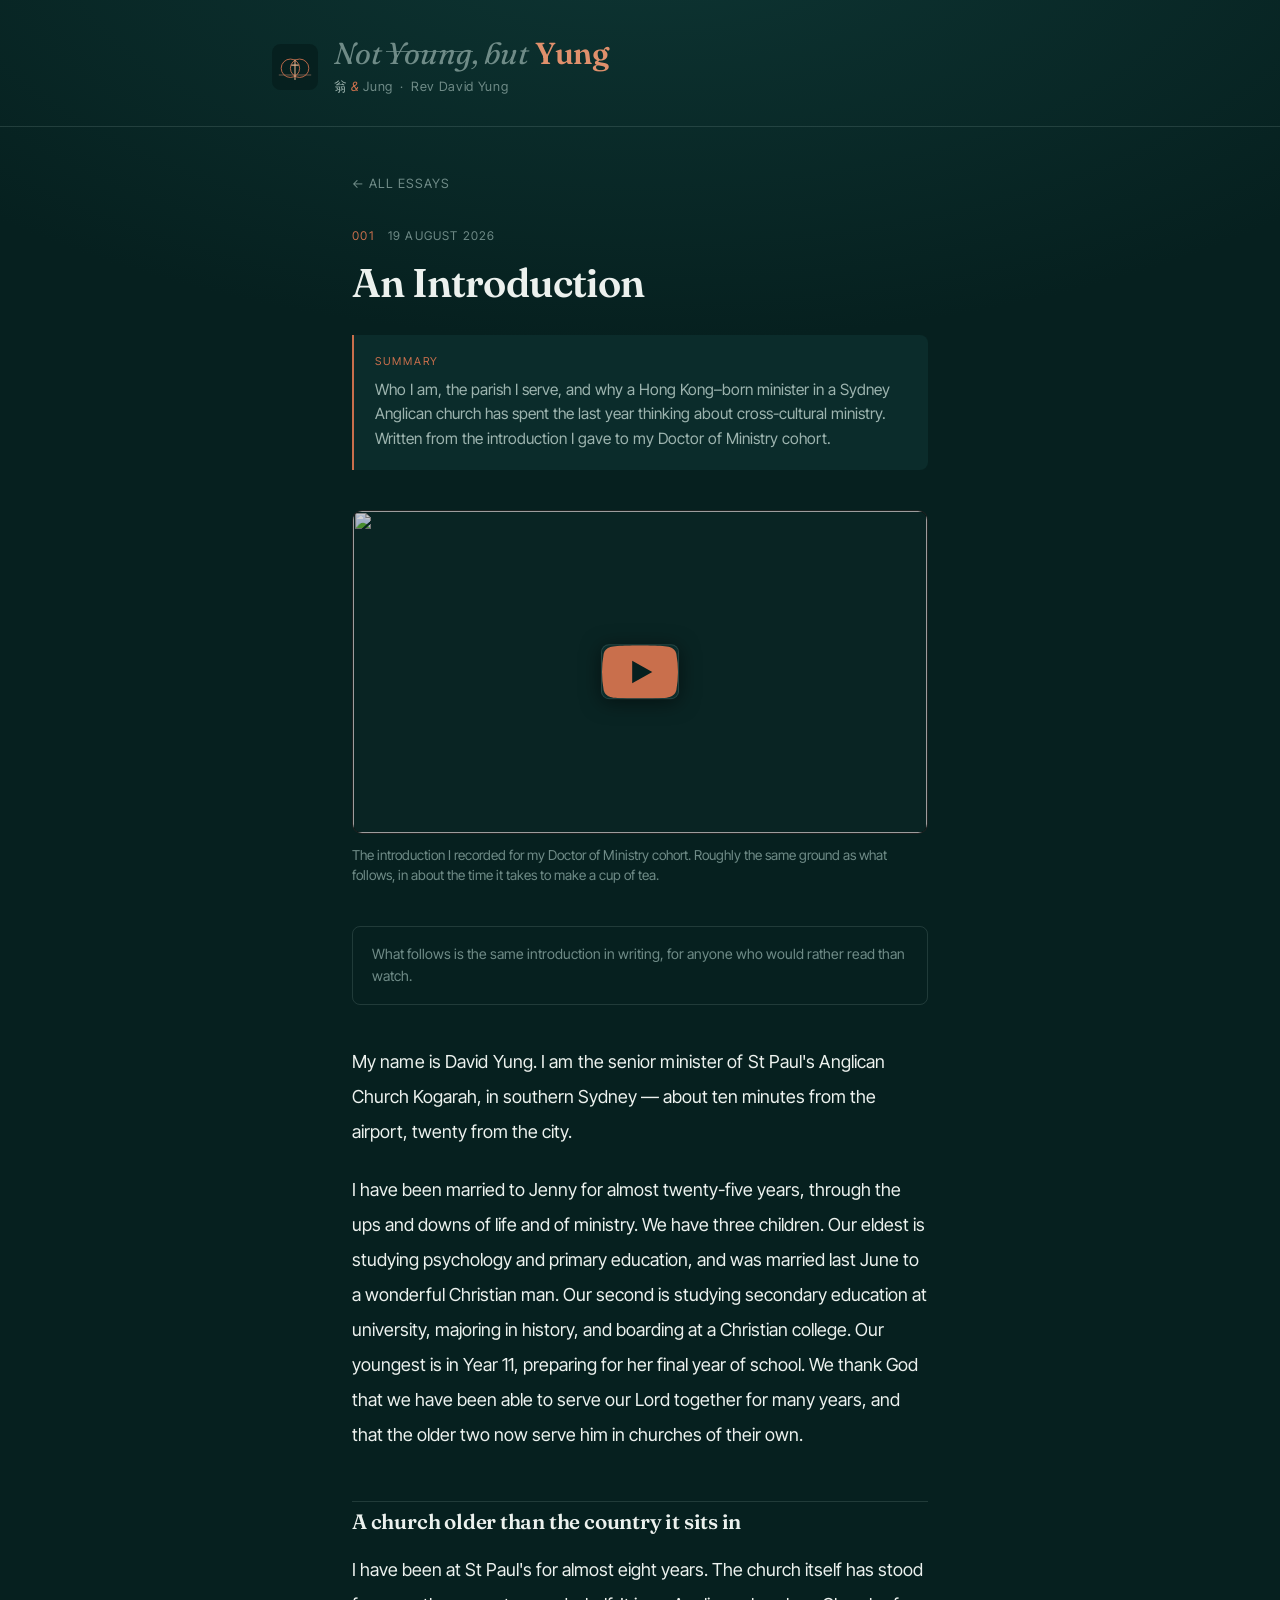
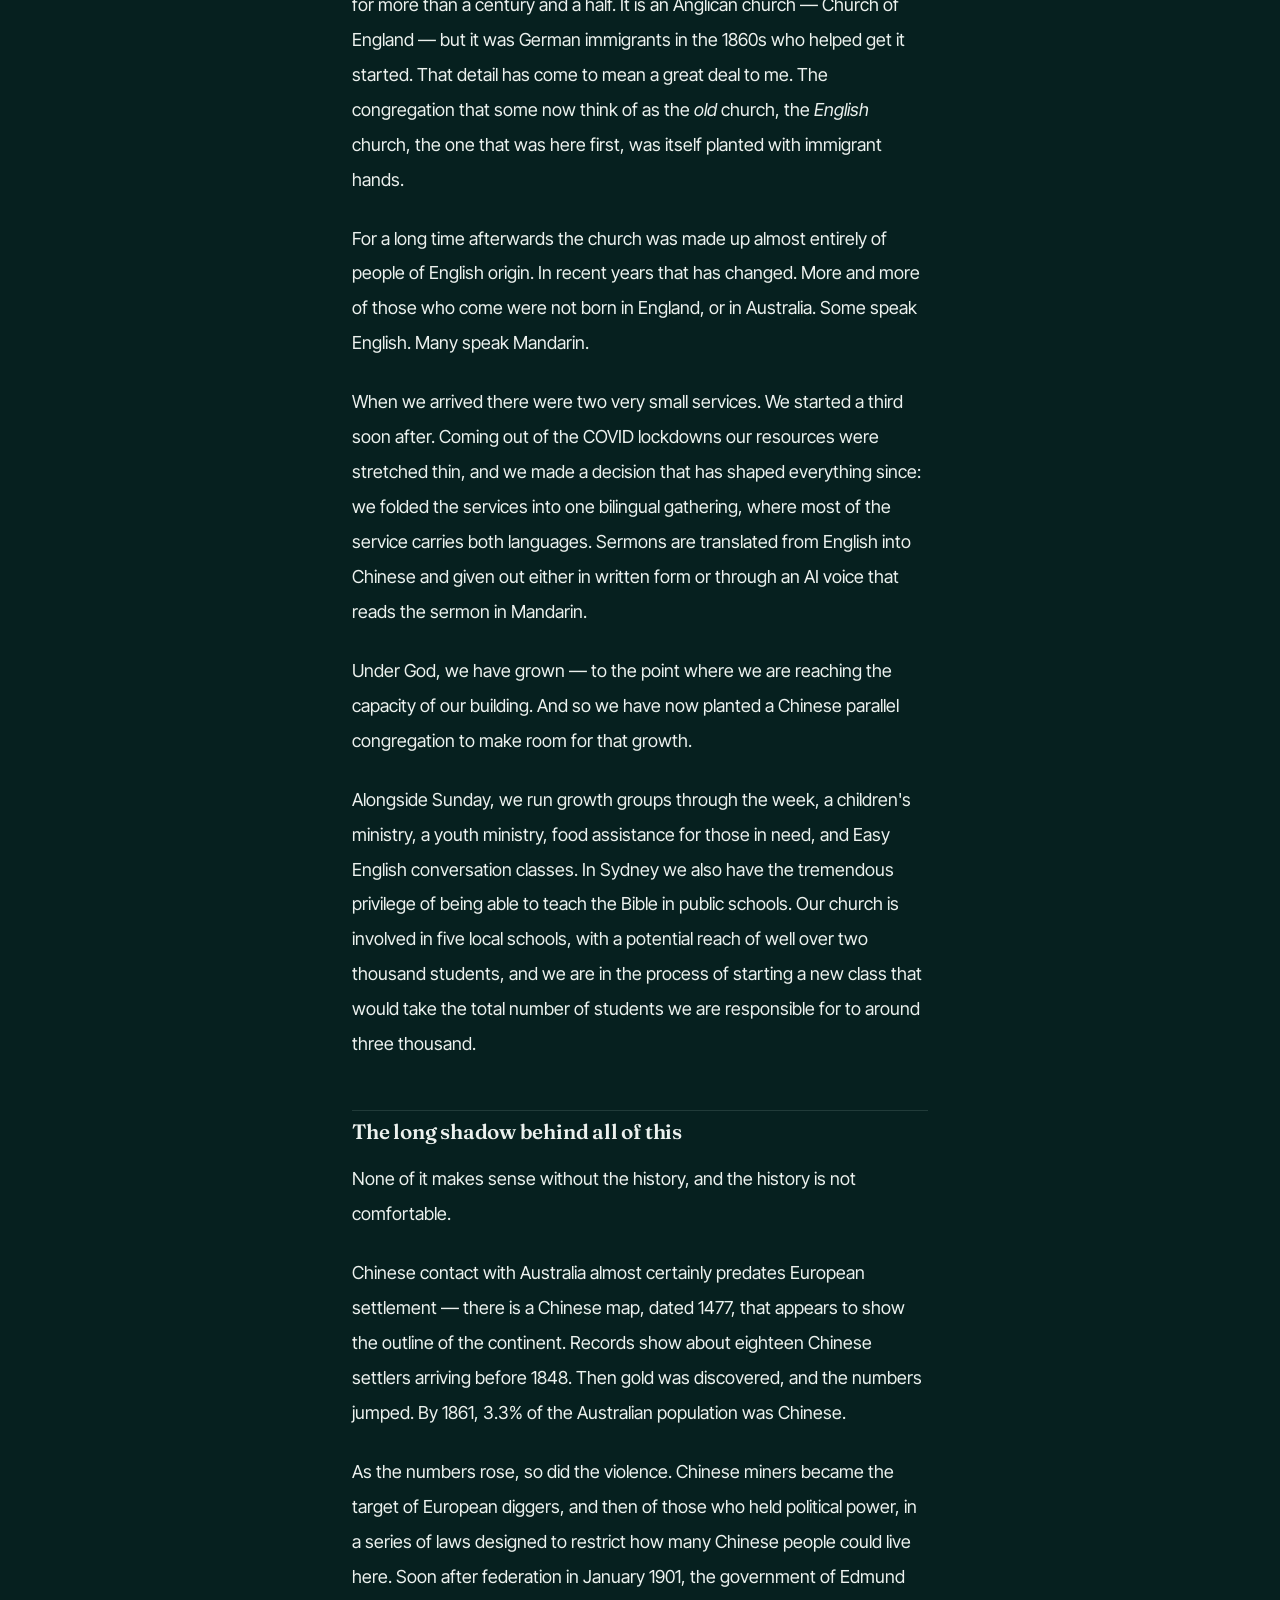
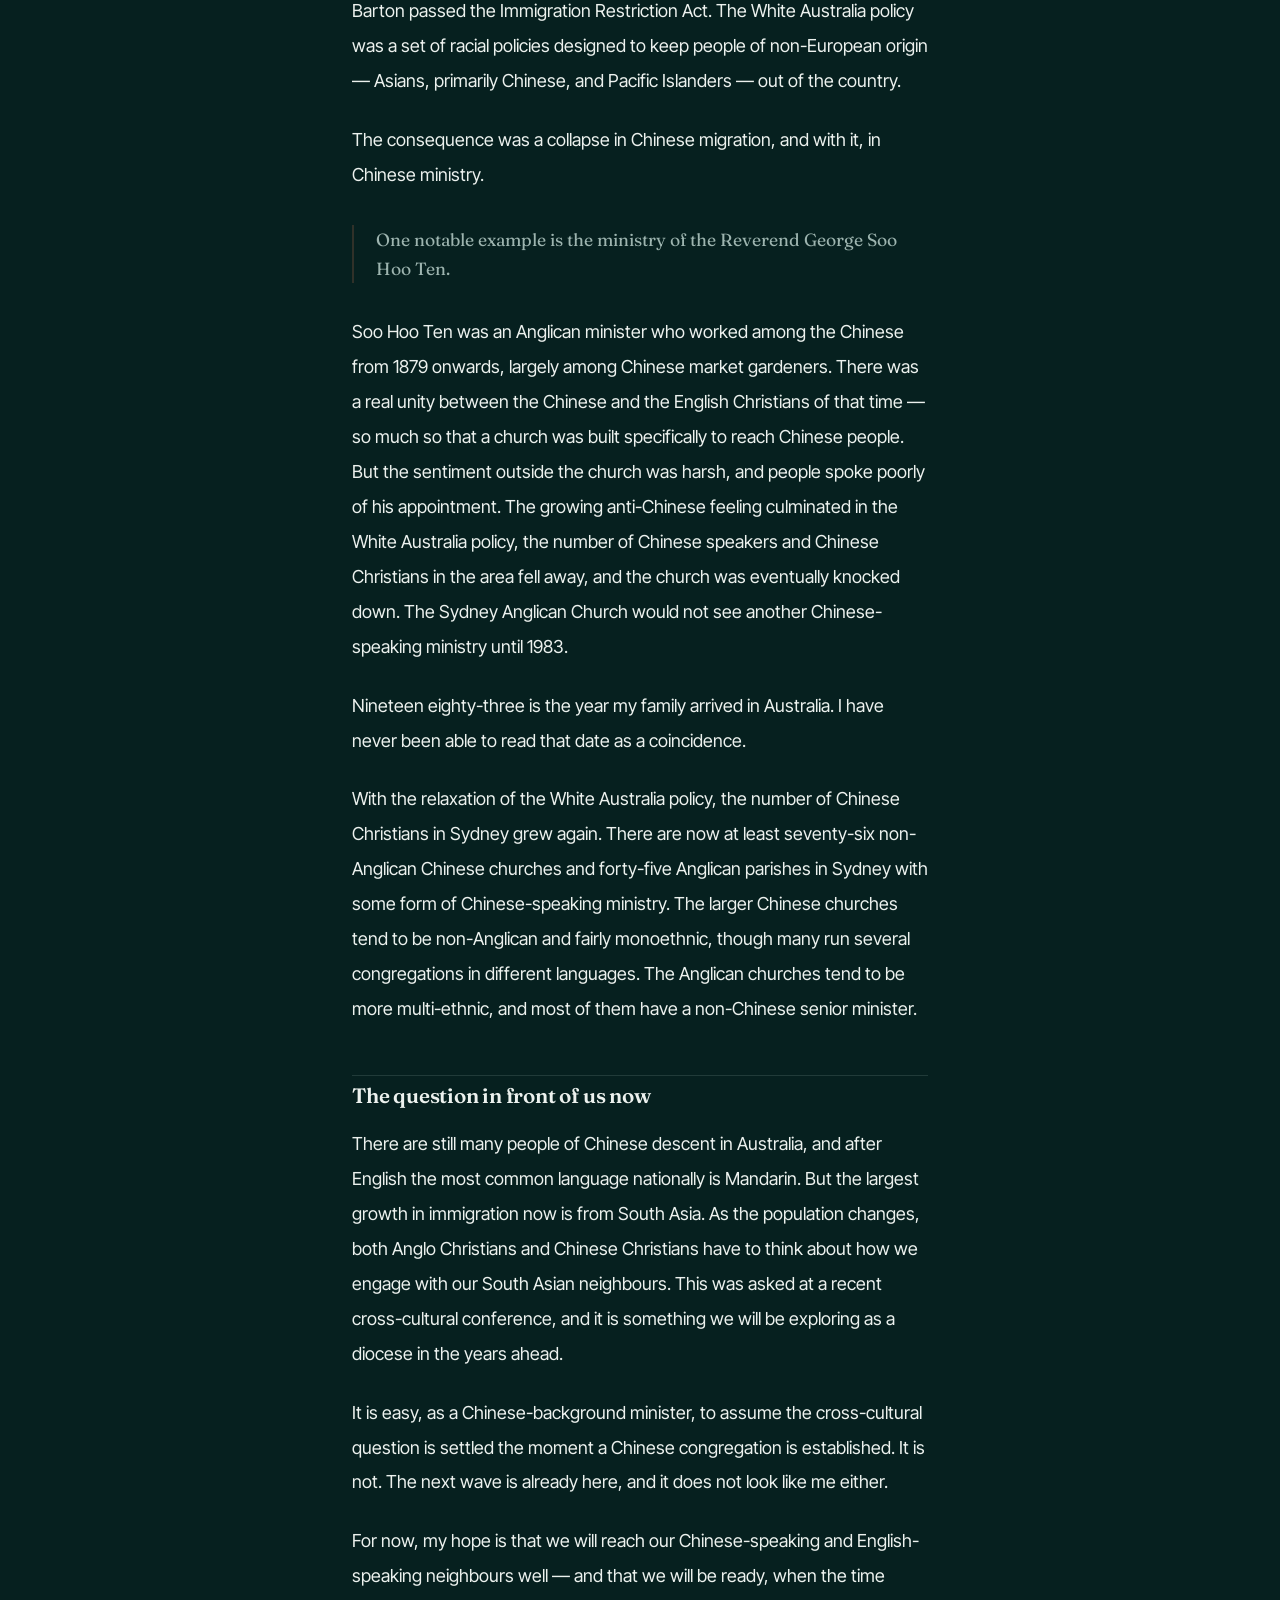
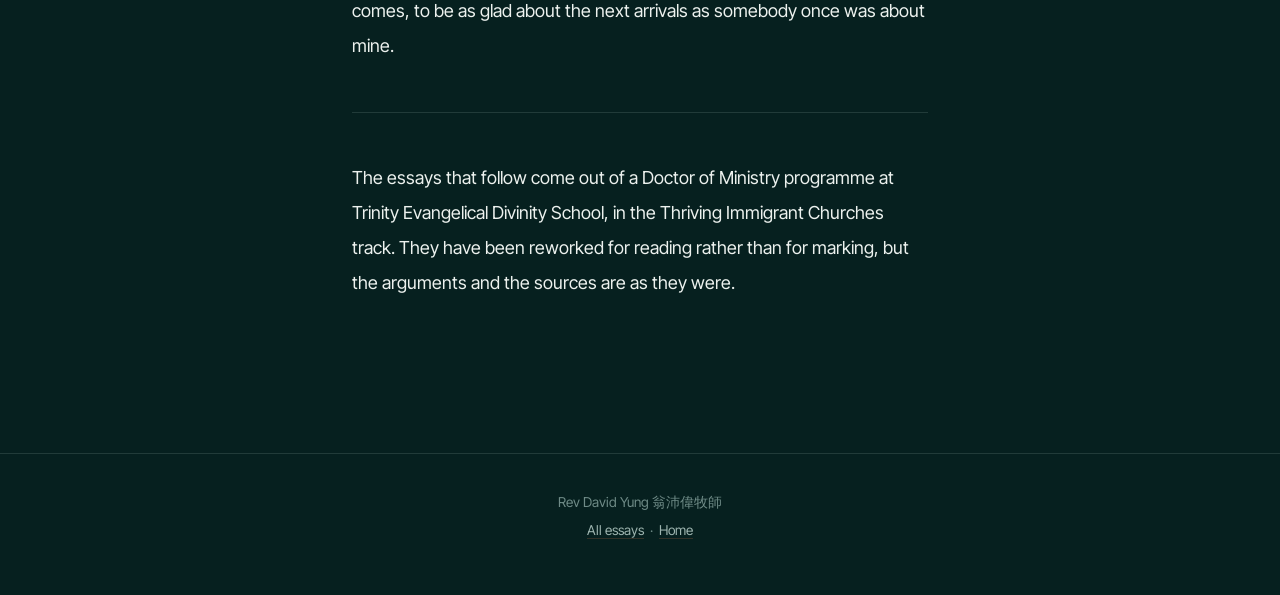
==== commit 3b472b72: "Adjusting the return link" ====
--- a/001-an-introduction.html
+++ b/001-an-introduction.html
@@ -3,7 +3,7 @@
 <head>
 <meta charset="utf-8">
 <meta name="viewport" content="width=device-width, initial-scale=1, viewport-fit=cover">
-<title>An Introduction — Cross-Cultural Ministry</title>
+<title>An Introduction — Not Young, but Yung</title>
 <meta name="description" content="Who I am, the parish I serve, and why a Hong Kong–born minister in a Sydney Anglican church has spent the last year thinking about cross-cultural ministry.">
 <meta name="theme-color" content="#06201F">
 <meta property="og:title" content="An Introduction">
@@ -36,8 +36,8 @@
       <path d="M512 352V792M438 470H586" stroke="#E8B08C" stroke-width="23" stroke-linecap="round"/>
     </svg>
     <div>
-      <h1><a href="index.html" style="color:inherit;text-decoration:none">Cross-Cultural Ministry</a></h1>
-      <p class="byline">Rev David Yung</p>
+      <h1 class="wordmark"><a href="index.html"><span class="wm-dim">Not</span> <span class="wm-strike">Young</span><span class="wm-dim">,</span> <span class="wm-dim">but</span> <span class="wm-hi">Yung</span></a></h1>
+      <p class="byline tagline"><span class="wm-han">翁</span><span class="wm-amp">&amp;</span>Jung &nbsp;·&nbsp; Rev David Yung</p>
     </div>
   </div>
 </header>
--- a/style.css
+++ b/style.css
@@ -446,153 +446,43 @@
 .yt-cover:hover .yt-play svg { filter: drop-shadow(0 3px 14px rgba(0,0,0,.7)); }
 .yt-cover:focus-visible { outline: 2px solid var(--clay-soft); outline-offset: 3px; }
 
-/* ============================================================== title page */
-
-.hero {
-  padding: clamp(3rem, 8vw, 6rem) var(--pad) 2rem;
-  position: relative;
-}
-.hero-inner { max-width: 46rem; margin: 0 auto; position: relative; }
-
-.hero-mark { width: 84px; height: 84px; display: block; margin-bottom: 2rem; }
-
-.hero-lang { position: absolute; top: 0.4rem; right: 0; margin-left: 0; }
-
-.hero-title {
-  font-family: var(--display);
-  font-weight: 600;
-  font-size: clamp(2.1rem, 1.4rem + 3.2vw, 3.4rem);
-  line-height: 1.08;
-  letter-spacing: -0.025em;
-  margin: 0 0 0.7rem;
-}
-.hero-byline {
-  margin: 0 0 1.8rem;
-  font-size: 0.9rem;
-  letter-spacing: 0.09em;
-  text-transform: uppercase;
-  color: var(--clay);
-}
-.hero-byline span[lang] { text-transform: none; letter-spacing: 0.1em; }
-
-.hero-standfirst {
-  font-family: var(--display);
-  font-size: clamp(1.08rem, 0.95rem + 0.5vw, 1.3rem);
-  line-height: 1.6;
-  color: var(--text-muted);
-  max-width: 32rem;
-  margin: 0 0 3.5rem;
-}
-
-/* ------------------------------------------------------------------ doors */
-
-.doors {
-  display: grid;
-  grid-template-columns: repeat(auto-fit, minmax(12.5rem, 1fr));
-  gap: 1rem;
-}
-
-.door {
-  display: flex;
-  flex-direction: column;
-  gap: 0.5rem;
-  padding: 1.6rem 1.5rem 1.5rem;
-  border: 1px solid var(--rule);
-  border-radius: 12px;
-  background: linear-gradient(180deg, rgba(11,44,43,0.55), rgba(11,44,43,0.15));
-  text-decoration: none;
-  color: inherit;
-  transition: border-color 0.18s ease, transform 0.18s ease, background 0.18s ease;
-}
-.door:hover, .door:focus-visible {
-  border-color: var(--clay-dim);
-  background: linear-gradient(180deg, rgba(20,64,61,0.7), rgba(11,44,43,0.25));
-  transform: translateY(-2px);
-}
-.door:focus-visible { outline: 2px solid var(--clay-soft); outline-offset: 3px; }
-
-.door-eyebrow {
-  font-size: 0.68rem;
-  letter-spacing: 0.16em;
-  text-transform: uppercase;
-  color: var(--clay);
-}
-.door-title {
-  font-family: var(--display);
-  font-weight: 600;
-  font-size: 1.32rem;
-  line-height: 1.2;
-  letter-spacing: -0.01em;
-}
-.door-blurb {
-  font-size: 0.92rem;
-  line-height: 1.55;
-  color: var(--text-muted);
-  flex: 1 1 auto;
-}
-.door-go {
-  margin-top: 0.5rem;
-  font-size: 0.85rem;
-  color: var(--clay-soft);
-}
-.door:hover .door-go { color: var(--clay); }
-
-/* ------------------------------------------------------------------ links */
+/* --------------------------------------------------- essays page heading */
 
 .section-title {
   font-family: var(--display);
   font-weight: 600;
   font-size: 1.5rem;
   letter-spacing: -0.015em;
-  margin: 0 0 0.6rem;
-}
-
-.links {
-  border-top: 1px solid var(--rule);
-  margin-top: 3.5rem;
-  padding: 3.5rem var(--pad) 1rem;
-  scroll-margin-top: 2rem;
-}
-.links-inner { max-width: 46rem; margin: 0 auto; }
-
-.links-intro { color: var(--text-muted); margin: 0 0 2.5rem; max-width: 30rem; }
-
-.links-group {
-  font-family: var(--body);
-  font-weight: 600;
-  font-size: 0.75rem;
-  letter-spacing: 0.16em;
-  text-transform: uppercase;
-  color: var(--clay);
-  margin: 2.5rem 0 0.5rem;
-}
-.links-group:first-of-type { margin-top: 0; }
-
-.linklist { list-style: none; margin: 0; padding: 0; }
-.linklist li { border-top: 1px solid var(--rule); padding: 1.3rem 0; }
-.linklist li:last-child { border-bottom: 1px solid var(--rule); }
-.linklist a {
-  font-family: var(--display);
-  font-size: 1.13rem;
-  font-weight: 600;
-  line-height: 1.3;
-  text-decoration: none;
-  color: var(--text);
-}
-.linklist a:hover { color: var(--clay-soft); text-decoration: underline; }
-.linklist a::after { content: " ↗"; font-size: 0.75em; color: var(--clay); }
-.linklist p {
-  margin: 0.5rem 0 0;
-  font-size: 0.94rem;
-  line-height: 1.6;
-  color: var(--text-muted);
-  max-width: 38rem;
-}
-
-/* essays page heading */
-.wrap > .section-title { margin-bottom: 0.8rem; }
-
-@media (max-width: 480px) {
-  .hero-mark { width: 66px; height: 66px; }
-  .doors { grid-template-columns: 1fr; }
-}
+  margin: 0 0 0.8rem;
+}
+
+/* The title page (index.html / index-cn.html) is self-contained — its own
+   inline styles, its own palette, its own fonts. It does not use this file. */
+
+/* ------------------------------------------------------------- wordmark */
+/* The masthead carries the same name as the title page, so "home" looks
+   like home. Mirrors the hero's treatment at small size. */
+
+.masthead h1.wordmark { letter-spacing: -0.005em; }
+.masthead h1.wordmark a { color: inherit; text-decoration: none; }
+
+.wm-dim    { color: var(--text-faint); font-style: italic; font-weight: 400; }
+.wm-strike { color: var(--text-faint); font-style: italic; position: relative; font-weight: 400; }
+.wm-strike::after {
+  content: "";
+  position: absolute;
+  left: -0.04em; right: -0.04em; top: 0.56em;
+  height: 1px;
+  background: currentColor;
+  opacity: 0.8;
+}
+.wm-hi  { color: var(--clay-soft); font-weight: 600; }
+.wm-han { font-weight: 600; color: var(--text); }
+.wm-amp { color: var(--clay); font-style: italic; margin: 0 0.28em; }
+
+.masthead .byline.tagline {
+  text-transform: none;
+  letter-spacing: 0.05em;
+  font-size: 0.8rem;
+}
+.masthead .byline.tagline .wm-han { font-weight: 500; color: var(--text-muted); }
